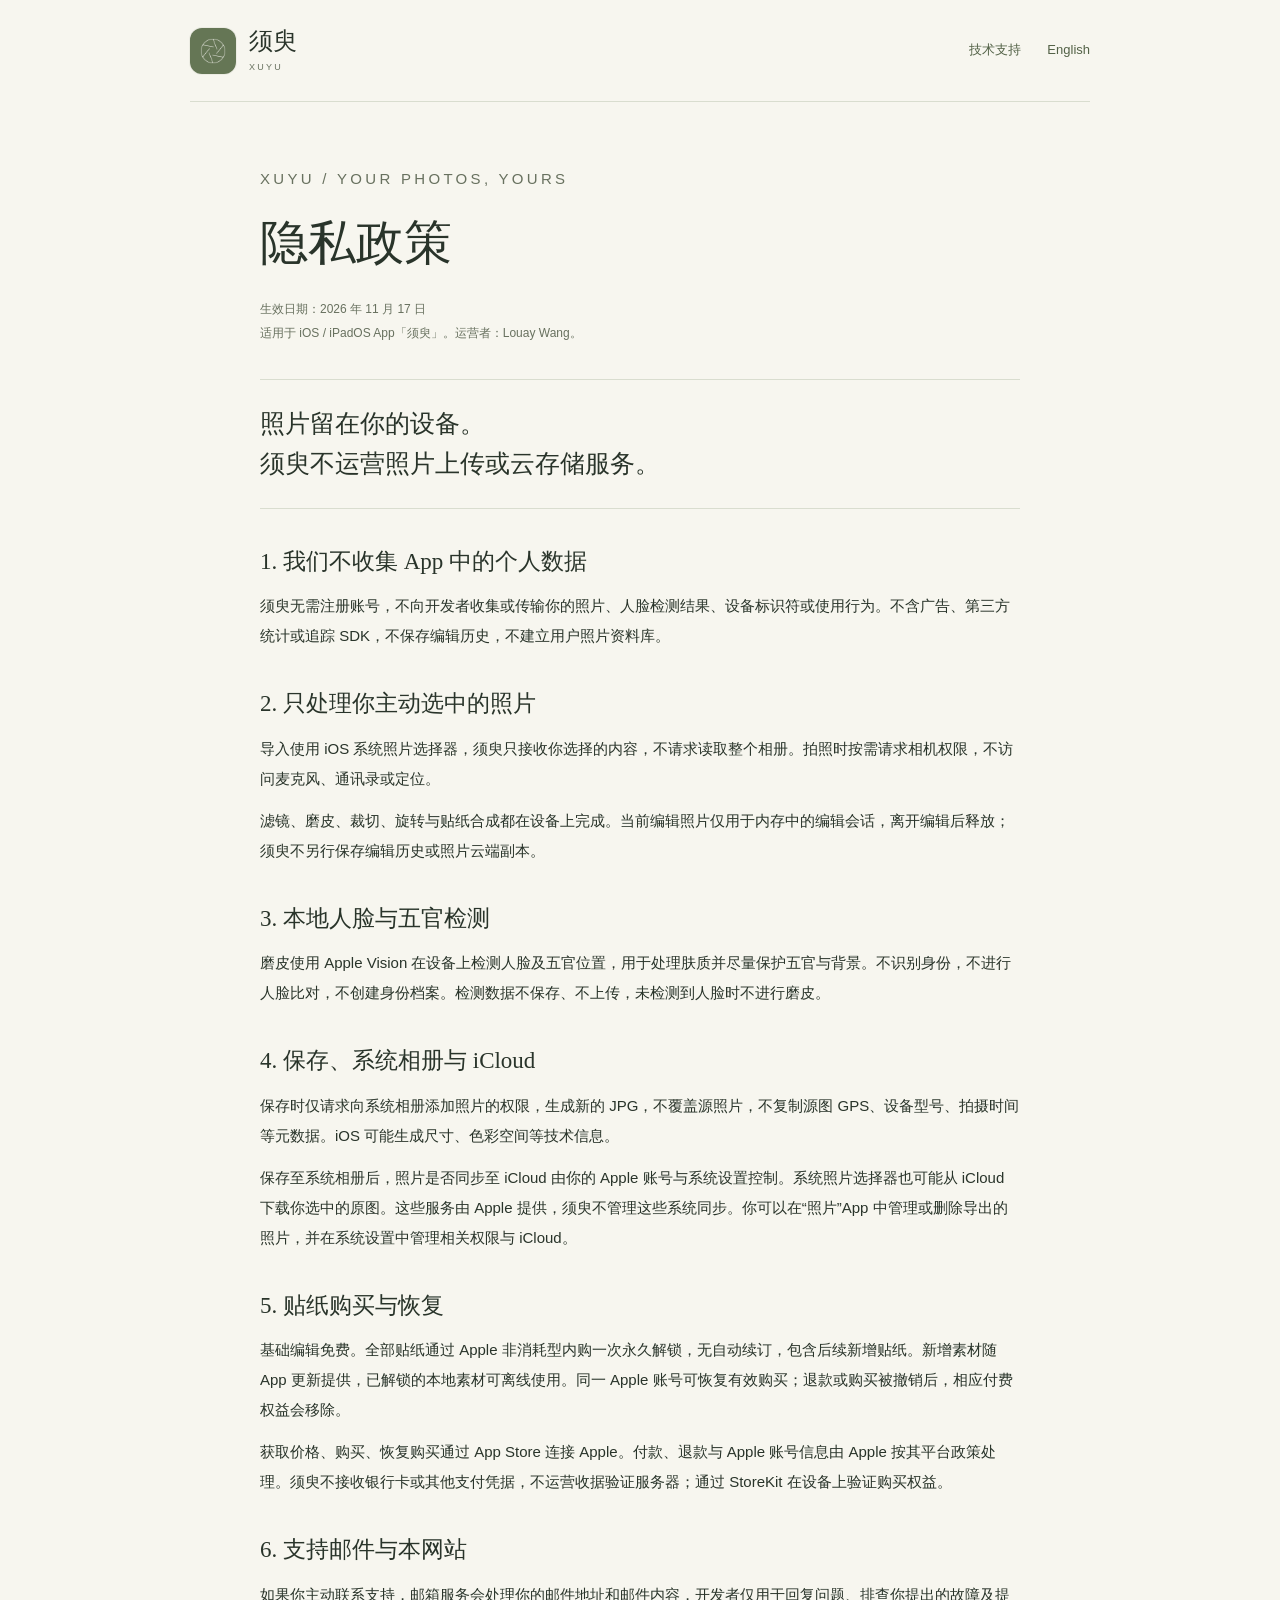
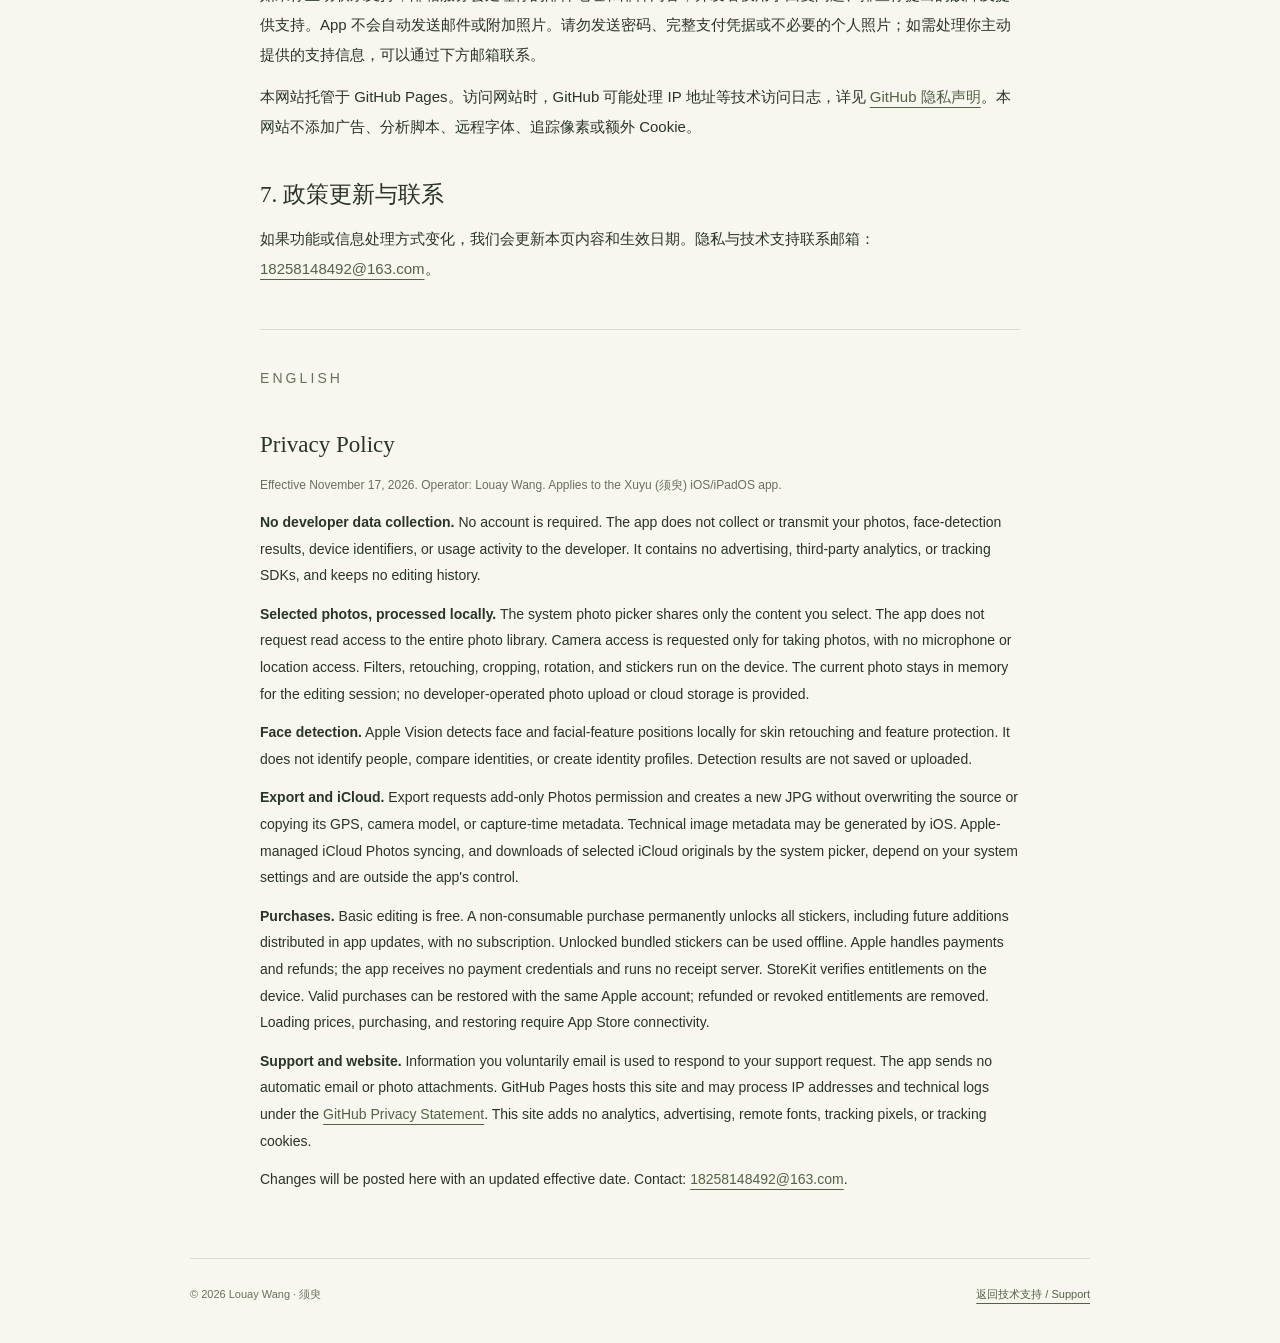
==== privacy.html @ e1058d7f "Publish Xuyu support and privacy pages" ====
<!doctype html>
<html lang="zh-CN">
<head><meta charset="utf-8"><meta name="viewport" content="width=device-width, initial-scale=1"><meta name="description" content="须臾隐私政策：照片与人脸检测在设备上处理，不上传照片，不读取整个相册，无账号、广告或统计 SDK。"><meta name="theme-color" content="#f7f6ef"><title>须臾 · 隐私政策</title><link rel="icon" href="icon.png"><link rel="stylesheet" href="style.css"></head>
<body>
<a class="skip" href="#main">跳到正文</a>
<header><a class="brand" href="./"><img src="icon.png" alt="" width="46" height="46"><span>须臾<small>XUYU</small></span></a><nav aria-label="页面导航"><a href="./">技术支持</a><a href="#english">English</a></nav></header>
<main class="policy" id="main"><p class="eyebrow">XUYU / YOUR PHOTOS, YOURS</p><h1>隐私政策</h1><p class="caption">生效日期：2026 年 11 月 17 日<br>适用于 iOS / iPadOS App「须臾」。运营者：Louay Wang。</p><p class="lead">照片留在你的设备。<br>须臾不运营照片上传或云存储服务。</p>
<h2>1. 我们不收集 App 中的个人数据</h2><p>须臾无需注册账号，不向开发者收集或传输你的照片、人脸检测结果、设备标识符或使用行为。不含广告、第三方统计或追踪 SDK，不保存编辑历史，不建立用户照片资料库。</p>
<h2>2. 只处理你主动选中的照片</h2><p>导入使用 iOS 系统照片选择器，须臾只接收你选择的内容，不请求读取整个相册。拍照时按需请求相机权限，不访问麦克风、通讯录或定位。</p><p>滤镜、磨皮、裁切、旋转与贴纸合成都在设备上完成。当前编辑照片仅用于内存中的编辑会话，离开编辑后释放；须臾不另行保存编辑历史或照片云端副本。</p>
<h2>3. 本地人脸与五官检测</h2><p>磨皮使用 Apple Vision 在设备上检测人脸及五官位置，用于处理肤质并尽量保护五官与背景。不识别身份，不进行人脸比对，不创建身份档案。检测数据不保存、不上传，未检测到人脸时不进行磨皮。</p>
<h2>4. 保存、系统相册与 iCloud</h2><p>保存时仅请求向系统相册添加照片的权限，生成新的 JPG，不覆盖源照片，不复制源图 GPS、设备型号、拍摄时间等元数据。iOS 可能生成尺寸、色彩空间等技术信息。</p><p>保存至系统相册后，照片是否同步至 iCloud 由你的 Apple 账号与系统设置控制。系统照片选择器也可能从 iCloud 下载你选中的原图。这些服务由 Apple 提供，须臾不管理这些系统同步。你可以在“照片”App 中管理或删除导出的照片，并在系统设置中管理相关权限与 iCloud。</p>
<h2>5. 贴纸购买与恢复</h2><p>基础编辑免费。全部贴纸通过 Apple 非消耗型内购一次永久解锁，无自动续订，包含后续新增贴纸。新增素材随 App 更新提供，已解锁的本地素材可离线使用。同一 Apple 账号可恢复有效购买；退款或购买被撤销后，相应付费权益会移除。</p><p>获取价格、购买、恢复购买通过 App Store 连接 Apple。付款、退款与 Apple 账号信息由 Apple 按其平台政策处理。须臾不接收银行卡或其他支付凭据，不运营收据验证服务器；通过 StoreKit 在设备上验证购买权益。</p>
<h2>6. 支持邮件与本网站</h2><p>如果你主动联系支持，邮箱服务会处理你的邮件地址和邮件内容，开发者仅用于回复问题、排查你提出的故障及提供支持。App 不会自动发送邮件或附加照片。请勿发送密码、完整支付凭据或不必要的个人照片；如需处理你主动提供的支持信息，可以通过下方邮箱联系。</p><p>本网站托管于 GitHub Pages。访问网站时，GitHub 可能处理 IP 地址等技术访问日志，详见 <a href="https://docs.github.com/en/site-policy/privacy-policies/github-general-privacy-statement">GitHub 隐私声明</a>。本网站不添加广告、分析脚本、远程字体、追踪像素或额外 Cookie。</p>
<h2>7. 政策更新与联系</h2><p>如果功能或信息处理方式变化，我们会更新本页内容和生效日期。隐私与技术支持联系邮箱：<a href="mailto:18258148492@163.com">18258148492@163.com</a>。</p>
<section class="english" id="english" lang="en"><p class="eyebrow">ENGLISH</p><h2>Privacy Policy</h2><p class="caption">Effective November 17, 2026. Operator: Louay Wang. Applies to the Xuyu (须臾) iOS/iPadOS app.</p><p><strong>No developer data collection.</strong> No account is required. The app does not collect or transmit your photos, face-detection results, device identifiers, or usage activity to the developer. It contains no advertising, third-party analytics, or tracking SDKs, and keeps no editing history.</p><p><strong>Selected photos, processed locally.</strong> The system photo picker shares only the content you select. The app does not request read access to the entire photo library. Camera access is requested only for taking photos, with no microphone or location access. Filters, retouching, cropping, rotation, and stickers run on the device. The current photo stays in memory for the editing session; no developer-operated photo upload or cloud storage is provided.</p><p><strong>Face detection.</strong> Apple Vision detects face and facial-feature positions locally for skin retouching and feature protection. It does not identify people, compare identities, or create identity profiles. Detection results are not saved or uploaded.</p><p><strong>Export and iCloud.</strong> Export requests add-only Photos permission and creates a new JPG without overwriting the source or copying its GPS, camera model, or capture-time metadata. Technical image metadata may be generated by iOS. Apple-managed iCloud Photos syncing, and downloads of selected iCloud originals by the system picker, depend on your system settings and are outside the app's control.</p><p><strong>Purchases.</strong> Basic editing is free. A non-consumable purchase permanently unlocks all stickers, including future additions distributed in app updates, with no subscription. Unlocked bundled stickers can be used offline. Apple handles payments and refunds; the app receives no payment credentials and runs no receipt server. StoreKit verifies entitlements on the device. Valid purchases can be restored with the same Apple account; refunded or revoked entitlements are removed. Loading prices, purchasing, and restoring require App Store connectivity.</p><p><strong>Support and website.</strong> Information you voluntarily email is used to respond to your support request. The app sends no automatic email or photo attachments. GitHub Pages hosts this site and may process IP addresses and technical logs under the <a href="https://docs.github.com/en/site-policy/privacy-policies/github-general-privacy-statement">GitHub Privacy Statement</a>. This site adds no analytics, advertising, remote fonts, tracking pixels, or tracking cookies.</p><p>Changes will be posted here with an updated effective date. Contact: <a href="mailto:18258148492@163.com">18258148492@163.com</a>.</p></section>
</main><footer><span>© 2026 Louay Wang · 须臾</span><a href="./">返回技术支持 / Support</a></footer>
</body></html>
---- style.css ----
:root{color-scheme:light;--paper:#f7f6ef;--ink:#29342a;--muted:#68715f;--olive:#536247;--line:#d9ddcf;--card:#e9eddf;--accent:#bd8a4e}*{box-sizing:border-box}html{scroll-behavior:smooth;scroll-padding-top:25px}body{margin:0;background:var(--paper);color:var(--ink);font:16px/1.9 "PingFang SC","Hiragino Sans GB",sans-serif}a{color:var(--olive);text-underline-offset:5px}a:hover{color:#947048}a:focus-visible,summary:focus-visible{outline:2px solid var(--accent);outline-offset:7px;border-radius:3px}header,main,footer{width:min(100% - 48px,900px);margin-inline:auto}header{display:flex;justify-content:space-between;align-items:center;gap:24px;padding-block:27px;border-bottom:1px solid var(--line)}.brand{display:flex;align-items:center;gap:13px;color:var(--ink);text-decoration:none;font-family:"Songti SC","Noto Serif CJK SC",Georgia,serif;font-size:24px;line-height:1.2}.brand img{border-radius:12px;box-shadow:0 0 0 1px #59674412}.brand small{display:block;font:9px/1.5 "Trebuchet MS",sans-serif;letter-spacing:.25em;margin-top:5px;color:var(--muted)}nav{display:flex;gap:26px;font-size:13px}nav a{text-decoration:none;min-height:44px;display:inline-flex;align-items:center}.eyebrow{font:10px/1.6 "Trebuchet MS",sans-serif;letter-spacing:.22em;color:var(--muted);margin:0 0 18px}.hero{padding:75px 0 48px}.hero h1{font:400 clamp(40px,7vw,64px)/1.35 "Songti SC","Noto Serif CJK SC",Georgia,serif;letter-spacing:.02em;margin:0 0 28px}.intro{font-size:18px;color:var(--muted);margin:0 0 21px}.caption{font-size:12px;color:var(--muted)}.facts{display:grid;grid-template-columns:repeat(3,1fr);gap:20px;border-block:1px solid var(--line);padding:27px 0}.facts p{margin:0}.facts strong{display:block;font:400 28px/1.5 "Songti SC",Georgia,serif;color:var(--olive)}.facts span{display:block;font-size:12px;color:var(--muted);margin-top:4px}.section{padding:54px 0 0}h2{font:400 27px/1.5 "Songti SC","Noto Serif CJK SC",Georgia,serif;margin:0 0 24px}h3{font-size:16px;font-weight:500;margin:0 0 5px}p{margin:12px 0}.steps{list-style:none;padding:0;margin:0;max-width:750px}.steps li{display:grid;grid-template-columns:48px 1fr;padding:18px 0}.steps>li>span{font:12px/2.4 "Trebuchet MS",sans-serif;color:var(--accent)}.steps p{font-size:14px;color:var(--muted);margin:0}details{border-bottom:1px solid var(--line);padding:20px 0}summary{cursor:pointer;font-size:16px;font-weight:500;line-height:1.6;padding-right:12px}details p{font-size:14px;color:var(--muted);max-width:760px;margin:15px 0 3px}.contact{margin:56px 0 0;padding:30px 32px;background:var(--card);border-radius:3px;border-top:2px solid var(--olive)}.contact h2{margin-bottom:11px}.contact p{font-size:13px;color:var(--muted)}.email{font-family:"Trebuchet MS",sans-serif;font-size:clamp(16px,3.5vw,23px);overflow-wrap:anywhere}.contact .eyebrow{font-size:9px}.policy{max-width:760px;padding-top:62px}.policy h1{font:400 clamp(34px,6vw,48px)/1.3 "Songti SC",Georgia,serif;margin:0 0 22px}.policy .lead{font:400 25px/1.6 "Songti SC",Georgia,serif;border-block:1px solid var(--line);padding:24px 0;margin:34px 0}.policy h2{font-size:23px;margin:36px 0 12px}.policy p{font-size:15px;line-height:2}.policy .caption{font-size:12px}.english{border-top:1px solid var(--line);margin-top:45px;padding-top:35px}.english p{font-size:14px;line-height:1.9}footer{display:flex;justify-content:space-between;gap:20px;border-top:1px solid var(--line);padding-block:25px 38px;margin-top:65px;font-size:11px;color:var(--muted)}.skip{position:absolute;left:18px;top:-100px;background:var(--paper);padding:10px 16px;z-index:2}.skip:focus{top:10px}@media(max-width:560px){header,main,footer{width:calc(100% - 40px)}header{padding-block:19px;gap:12px}nav{gap:14px;font-size:11px}.brand{font-size:21px;gap:10px}.brand img{width:40px;height:40px}.hero{padding-block:48px 33px}.intro{font-size:16px}.facts{gap:12px;padding-block:22px}.facts strong{font-size:24px}.facts span{font-size:10px}.section{padding-top:40px}.contact{padding:24px 22px;margin-top:40px}.policy{padding-top:40px}.policy p{font-size:14px}.policy h2{font-size:21px}.policy .lead{font-size:22px}footer{flex-direction:column;gap:8px}}@media(prefers-reduced-motion:reduce){html{scroll-behavior:auto}}
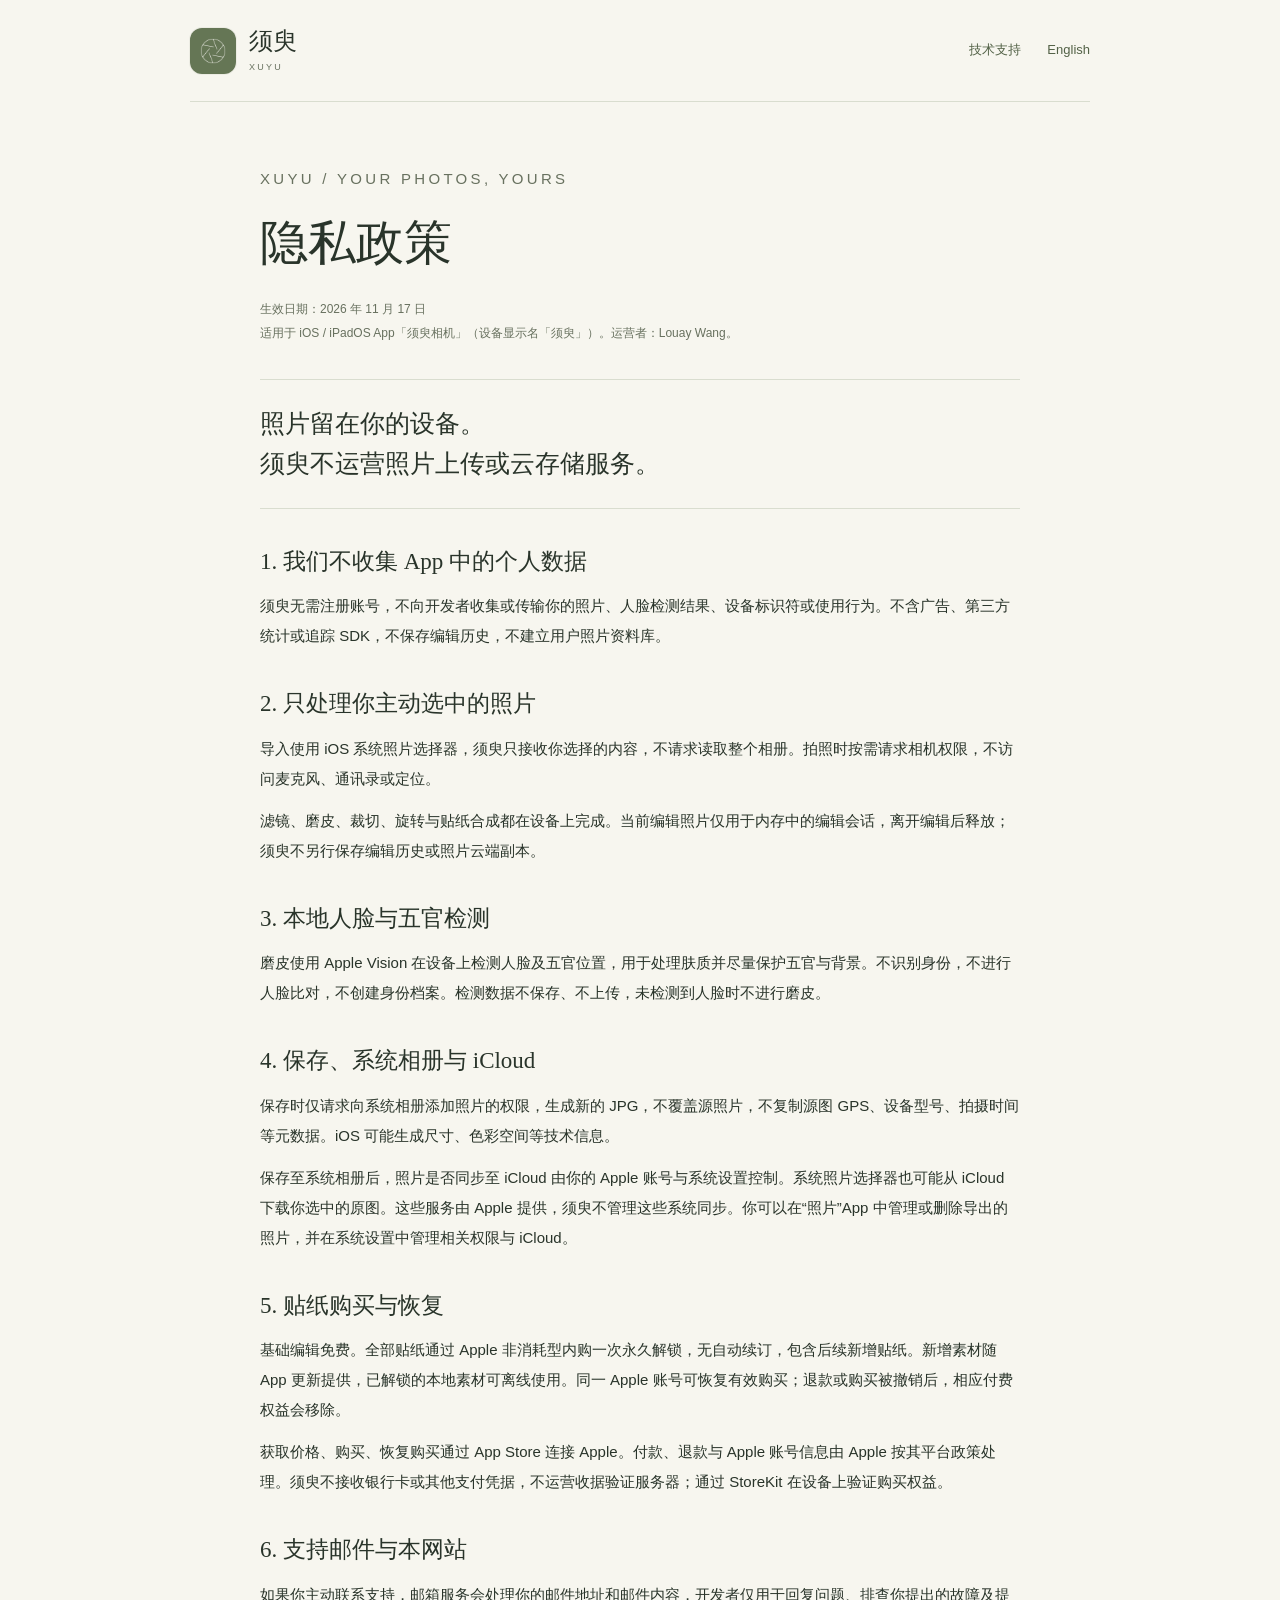
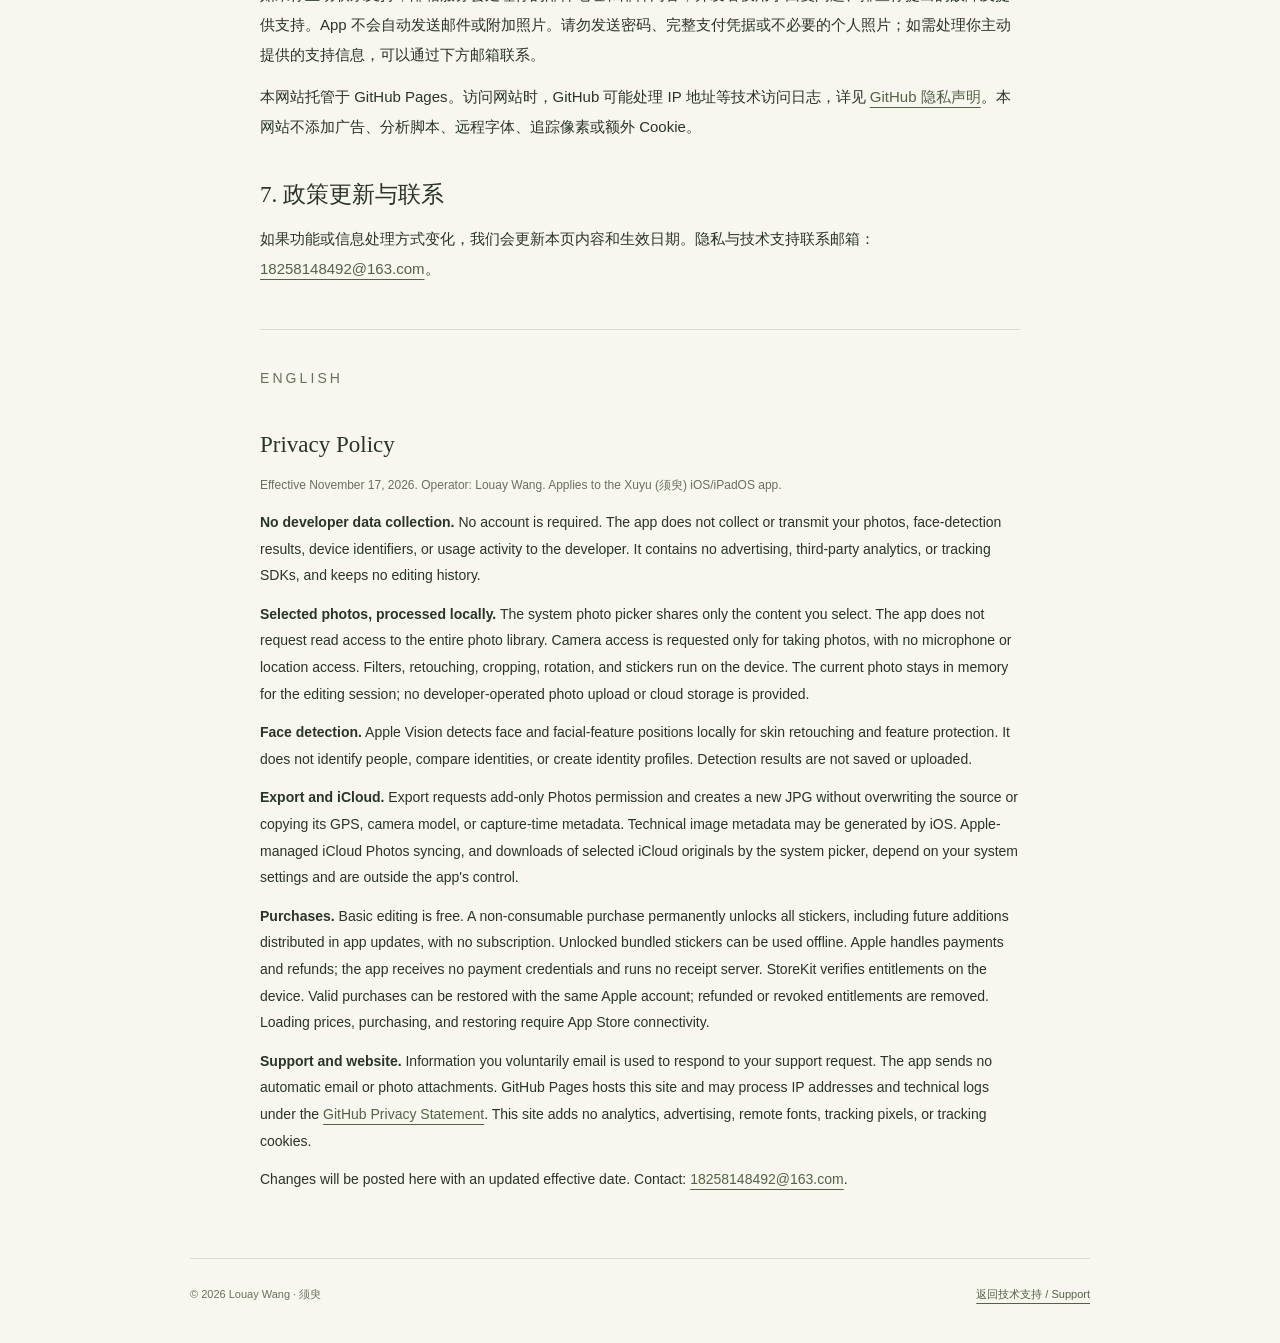
==== commit 82c9821f: "Align support pages with Xuyu Camera store name" ====
--- a/privacy.html
+++ b/privacy.html
@@ -4,7 +4,7 @@
 <body>
 <a class="skip" href="#main">跳到正文</a>
 <header><a class="brand" href="./"><img src="icon.png" alt="" width="46" height="46"><span>须臾<small>XUYU</small></span></a><nav aria-label="页面导航"><a href="./">技术支持</a><a href="#english">English</a></nav></header>
-<main class="policy" id="main"><p class="eyebrow">XUYU / YOUR PHOTOS, YOURS</p><h1>隐私政策</h1><p class="caption">生效日期：2026 年 11 月 17 日<br>适用于 iOS / iPadOS App「须臾」。运营者：Louay Wang。</p><p class="lead">照片留在你的设备。<br>须臾不运营照片上传或云存储服务。</p>
+<main class="policy" id="main"><p class="eyebrow">XUYU / YOUR PHOTOS, YOURS</p><h1>隐私政策</h1><p class="caption">生效日期：2026 年 11 月 17 日<br>适用于 iOS / iPadOS App「须臾相机」（设备显示名「须臾」）。运营者：Louay Wang。</p><p class="lead">照片留在你的设备。<br>须臾不运营照片上传或云存储服务。</p>
 <h2>1. 我们不收集 App 中的个人数据</h2><p>须臾无需注册账号，不向开发者收集或传输你的照片、人脸检测结果、设备标识符或使用行为。不含广告、第三方统计或追踪 SDK，不保存编辑历史，不建立用户照片资料库。</p>
 <h2>2. 只处理你主动选中的照片</h2><p>导入使用 iOS 系统照片选择器，须臾只接收你选择的内容，不请求读取整个相册。拍照时按需请求相机权限，不访问麦克风、通讯录或定位。</p><p>滤镜、磨皮、裁切、旋转与贴纸合成都在设备上完成。当前编辑照片仅用于内存中的编辑会话，离开编辑后释放；须臾不另行保存编辑历史或照片云端副本。</p>
 <h2>3. 本地人脸与五官检测</h2><p>磨皮使用 Apple Vision 在设备上检测人脸及五官位置，用于处理肤质并尽量保护五官与背景。不识别身份，不进行人脸比对，不创建身份档案。检测数据不保存、不上传，未检测到人脸时不进行磨皮。</p>
